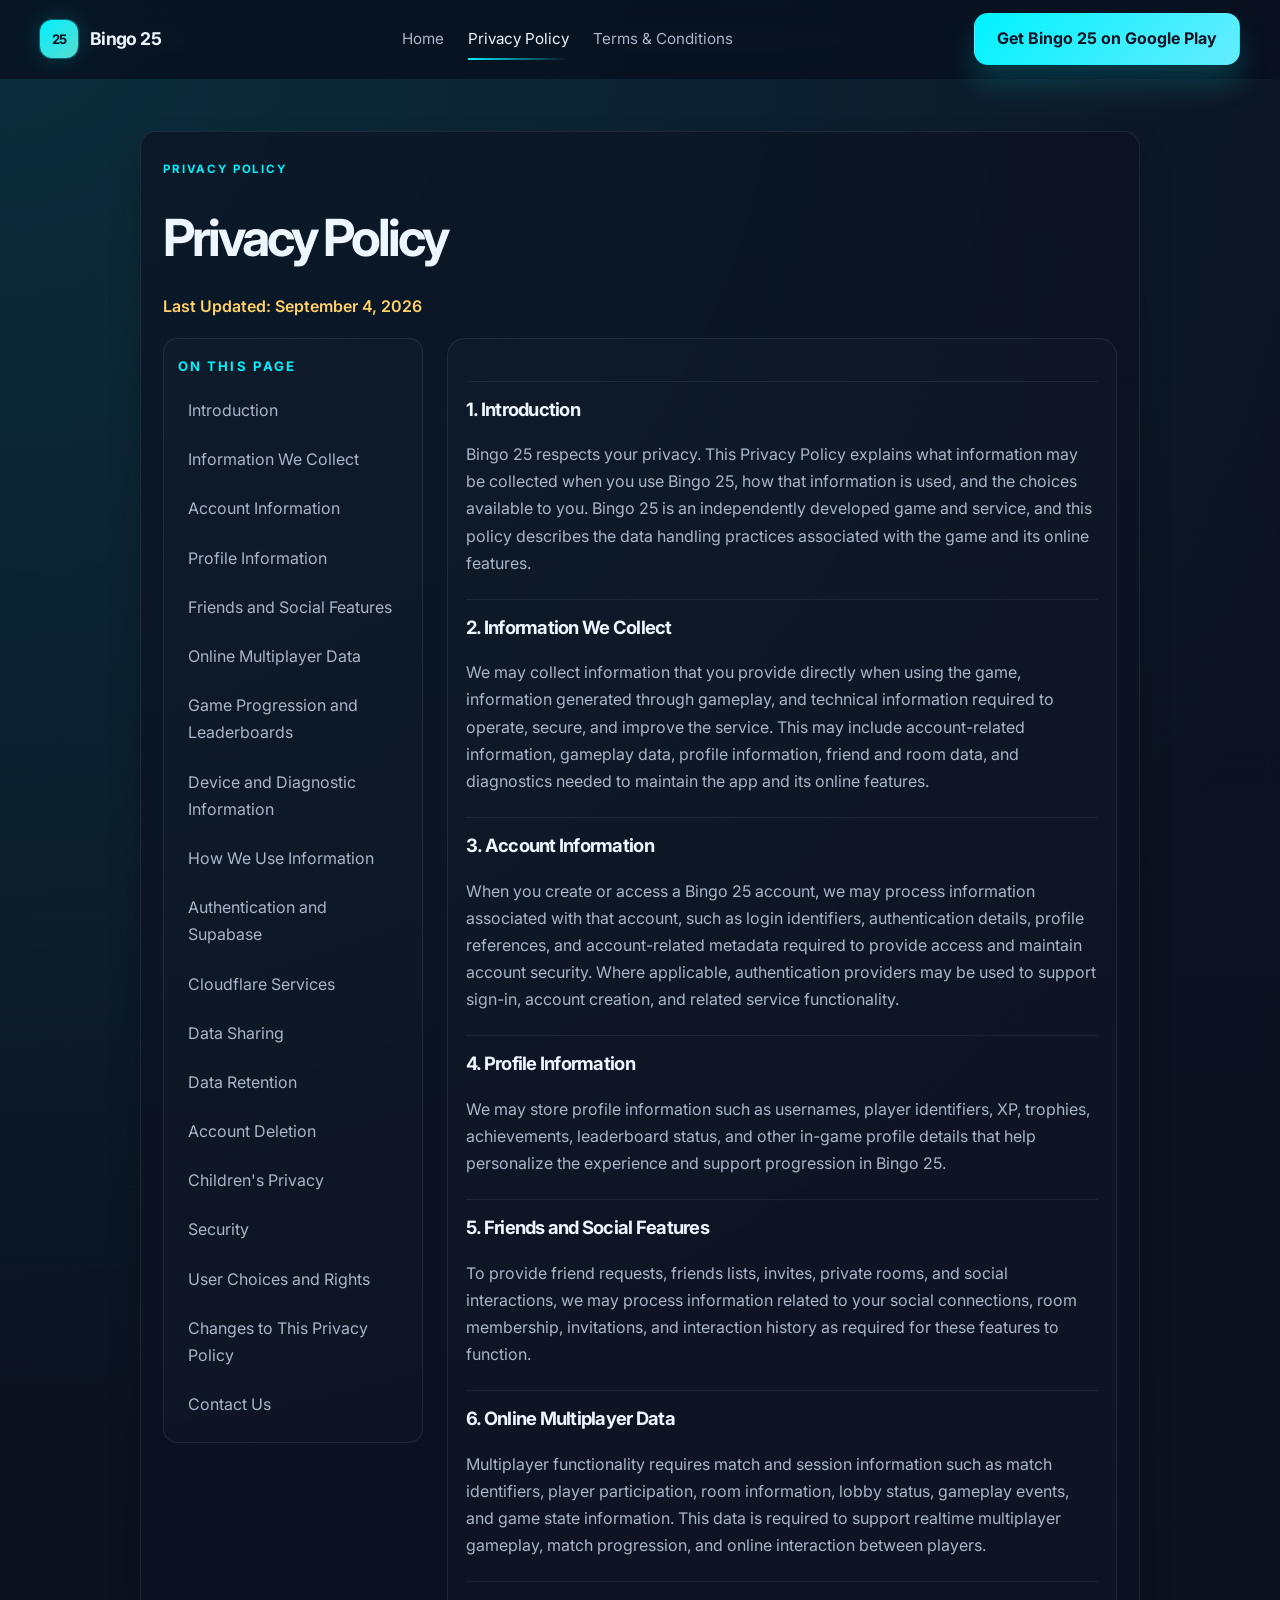
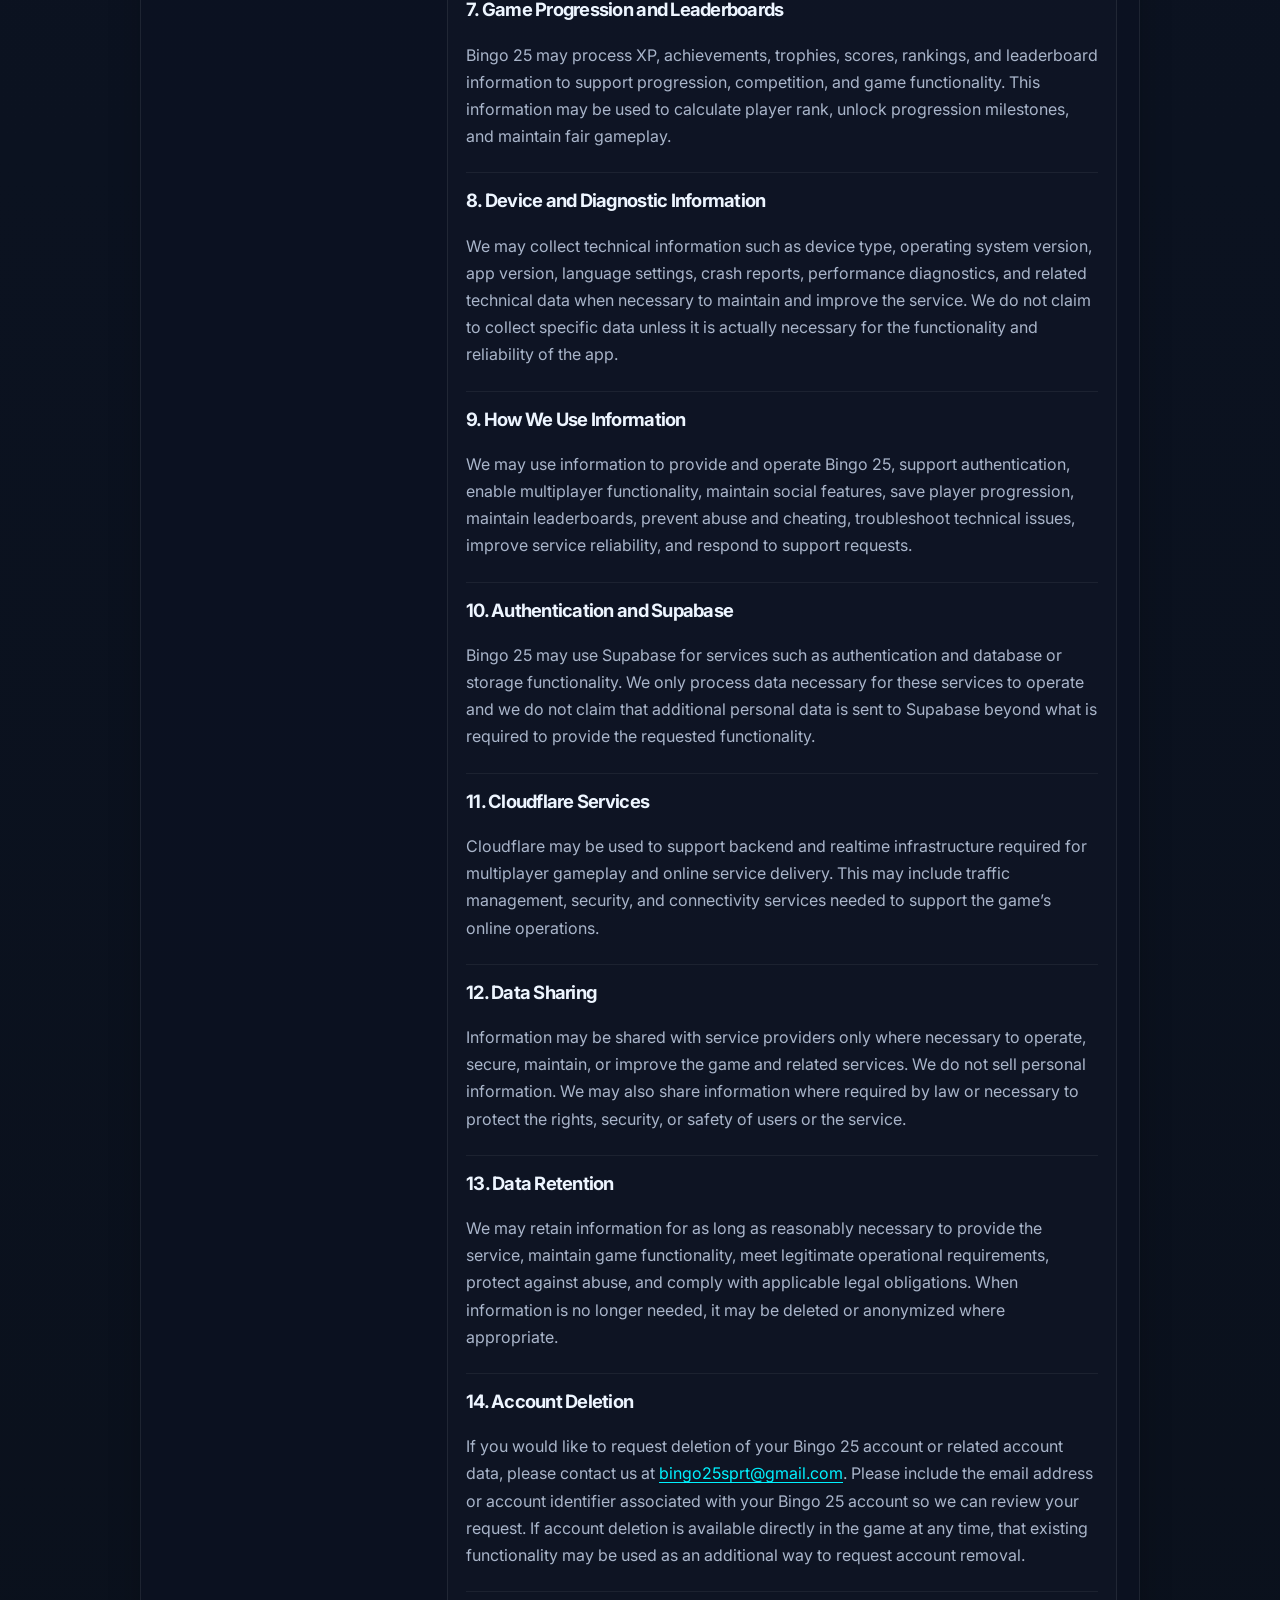
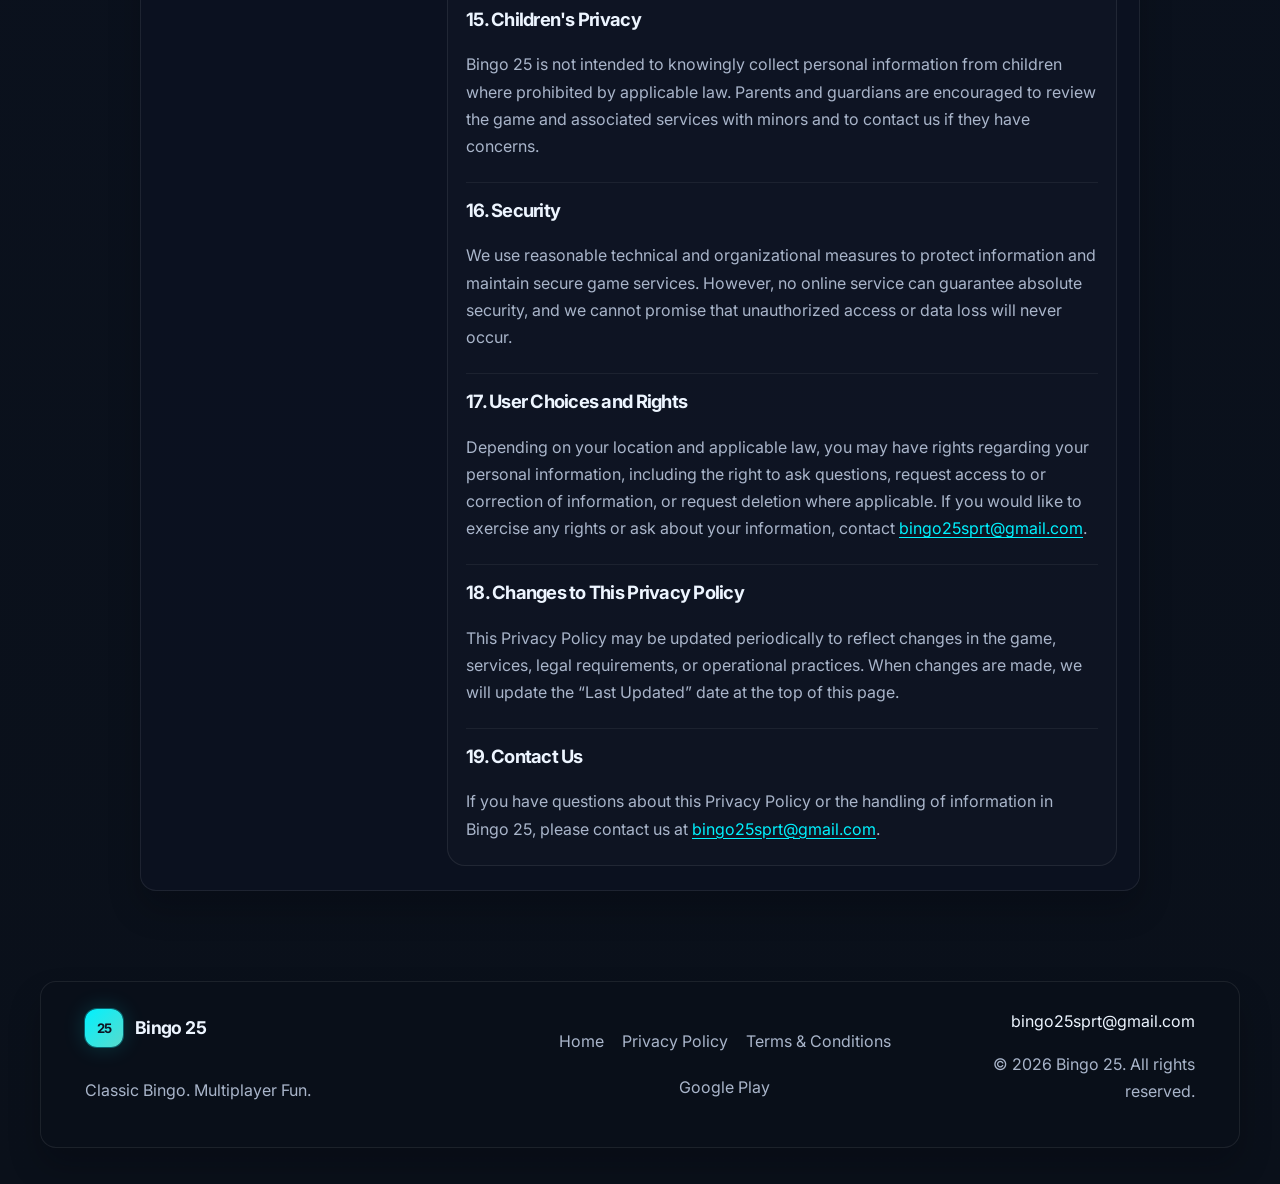
==== privacy.html @ f0f0859a "Add privacy policy and terms of service pages; update styles and verification script - Created `priv" ====
<!DOCTYPE html>
<html lang="en">
  <head>
    <meta charset="UTF-8" />
    <meta name="viewport" content="width=device-width, initial-scale=1.0" />
    <meta
      name="description"
      content="Privacy Policy for Bingo 25, a casual multiplayer bingo game."
    />
    <meta property="og:title" content="Bingo 25 – Privacy Policy" />
    <meta
      property="og:description"
      content="Privacy Policy for Bingo 25, a casual multiplayer bingo game."
    />
    <meta property="og:type" content="website" />
    <meta property="og:url" content="https://albinrejiar7.github.io/bingo_25_website/privacy.html" />
    <meta name="theme-color" content="#0D1322" />
    <link rel="canonical" href="https://albinrejiar7.github.io/bingo_25_website/privacy.html" />
    <title>Bingo 25 – Privacy Policy</title>
    <link rel="preconnect" href="https://fonts.googleapis.com" />
    <link rel="preconnect" href="https://fonts.gstatic.com" crossorigin />
    <link
      href="https://fonts.googleapis.com/css2?family=Inter:wght@400;500;600;700;800;900&display=swap"
      rel="stylesheet"
    />
    <link rel="stylesheet" href="styles.css" />
  </head>
  <body>
    <header class="site-header" id="top">
      <nav class="nav container" aria-label="Main navigation">
        <a href="index.html" class="brand" aria-label="Bingo 25 home">
          <span class="brand-mark">25</span>
          <span class="brand-text">Bingo 25</span>
        </a>

        <button
          class="nav-toggle"
          type="button"
          aria-expanded="false"
          aria-controls="nav-menu"
          aria-label="Toggle navigation menu"
        >
          <span></span>
          <span></span>
          <span></span>
        </button>

        <div class="nav-menu" id="nav-menu">
          <a href="index.html">Home</a>
          <a href="privacy.html" class="current-page">Privacy Policy</a>
          <a href="terms.html">Terms &amp; Conditions</a>
        </div>

        <a
          class="nav-cta button-primary"
          href="[PLAY_STORE_LINK]"
          target="_blank"
          rel="noreferrer noopener"
          aria-label="Get Bingo 25 on Google Play"
        >
          Get Bingo 25 on Google Play
        </a>
      </nav>
    </header>

    <main class="legal-page-shell">
      <div class="legal-page-card">
        <header class="legal-page-header">
          <p class="eyebrow">Privacy Policy</p>
          <h1>Privacy Policy</h1>
          <p class="legal-page-meta">Last Updated: September 4, 2026</p>
        </header>

        <div class="legal-page-layout">
          <aside class="legal-page-toc" aria-label="Privacy Policy contents">
            <h2>On this page</h2>
            <nav>
              <a href="#intro">Introduction</a>
              <a href="#collect">Information We Collect</a>
              <a href="#accounts">Account Information</a>
              <a href="#profile">Profile Information</a>
              <a href="#social">Friends and Social Features</a>
              <a href="#multiplayer">Online Multiplayer Data</a>
              <a href="#progression">Game Progression and Leaderboards</a>
              <a href="#device">Device and Diagnostic Information</a>
              <a href="#use">How We Use Information</a>
              <a href="#supabase">Authentication and Supabase</a>
              <a href="#cloudflare">Cloudflare Services</a>
              <a href="#sharing">Data Sharing</a>
              <a href="#retention">Data Retention</a>
              <a href="#deletion">Account Deletion</a>
              <a href="#children">Children&apos;s Privacy</a>
              <a href="#security">Security</a>
              <a href="#rights">User Choices and Rights</a>
              <a href="#changes">Changes to This Privacy Policy</a>
              <a href="#contact">Contact Us</a>
            </nav>
          </aside>

          <article class="legal-page-body">
            <section id="intro">
              <h2>1. Introduction</h2>
              <p>
                Bingo 25 respects your privacy. This Privacy Policy explains what information may be collected when you use Bingo 25,
                how that information is used, and the choices available to you. Bingo 25 is an independently developed game and service,
                and this policy describes the data handling practices associated with the game and its online features.
              </p>
            </section>

            <section id="collect">
              <h2>2. Information We Collect</h2>
              <p>
                We may collect information that you provide directly when using the game, information generated through gameplay, and technical
                information required to operate, secure, and improve the service. This may include account-related information, gameplay data,
                profile information, friend and room data, and diagnostics needed to maintain the app and its online features.
              </p>
            </section>

            <section id="accounts">
              <h2>3. Account Information</h2>
              <p>
                When you create or access a Bingo 25 account, we may process information associated with that account, such as login identifiers,
                authentication details, profile references, and account-related metadata required to provide access and maintain account security.
                Where applicable, authentication providers may be used to support sign-in, account creation, and related service functionality.
              </p>
            </section>

            <section id="profile">
              <h2>4. Profile Information</h2>
              <p>
                We may store profile information such as usernames, player identifiers, XP, trophies, achievements, leaderboard status, and other
                in-game profile details that help personalize the experience and support progression in Bingo 25.
              </p>
            </section>

            <section id="social">
              <h2>5. Friends and Social Features</h2>
              <p>
                To provide friend requests, friends lists, invites, private rooms, and social interactions, we may process information related to your
                social connections, room membership, invitations, and interaction history as required for these features to function.
              </p>
            </section>

            <section id="multiplayer">
              <h2>6. Online Multiplayer Data</h2>
              <p>
                Multiplayer functionality requires match and session information such as match identifiers, player participation, room information,
                lobby status, gameplay events, and game state information. This data is required to support realtime multiplayer gameplay, match
                progression, and online interaction between players.
              </p>
            </section>

            <section id="progression">
              <h2>7. Game Progression and Leaderboards</h2>
              <p>
                Bingo 25 may process XP, achievements, trophies, scores, rankings, and leaderboard information to support progression, competition,
                and game functionality. This information may be used to calculate player rank, unlock progression milestones, and maintain fair gameplay.
              </p>
            </section>

            <section id="device">
              <h2>8. Device and Diagnostic Information</h2>
              <p>
                We may collect technical information such as device type, operating system version, app version, language settings, crash reports,
                performance diagnostics, and related technical data when necessary to maintain and improve the service. We do not claim to collect
                specific data unless it is actually necessary for the functionality and reliability of the app.
              </p>
            </section>

            <section id="use">
              <h2>9. How We Use Information</h2>
              <p>
                We may use information to provide and operate Bingo 25, support authentication, enable multiplayer functionality, maintain social
                features, save player progression, maintain leaderboards, prevent abuse and cheating, troubleshoot technical issues, improve service
                reliability, and respond to support requests.
              </p>
            </section>

            <section id="supabase">
              <h2>10. Authentication and Supabase</h2>
              <p>
                Bingo 25 may use Supabase for services such as authentication and database or storage functionality. We only process data necessary for
                these services to operate and we do not claim that additional personal data is sent to Supabase beyond what is required to provide the
                requested functionality.
              </p>
            </section>

            <section id="cloudflare">
              <h2>11. Cloudflare Services</h2>
              <p>
                Cloudflare may be used to support backend and realtime infrastructure required for multiplayer gameplay and online service delivery.
                This may include traffic management, security, and connectivity services needed to support the game’s online operations.
              </p>
            </section>

            <section id="sharing">
              <h2>12. Data Sharing</h2>
              <p>
                Information may be shared with service providers only where necessary to operate, secure, maintain, or improve the game and related
                services. We do not sell personal information. We may also share information where required by law or necessary to protect the rights,
                security, or safety of users or the service.
              </p>
            </section>

            <section id="retention">
              <h2>13. Data Retention</h2>
              <p>
                We may retain information for as long as reasonably necessary to provide the service, maintain game functionality, meet legitimate
                operational requirements, protect against abuse, and comply with applicable legal obligations. When information is no longer needed,
                it may be deleted or anonymized where appropriate.
              </p>
            </section>

            <section id="deletion">
              <h2>14. Account Deletion</h2>
              <p>
                If you would like to request deletion of your Bingo 25 account or related account data, please contact us at
                <a href="mailto:bingo25sprt@gmail.com">bingo25sprt@gmail.com</a>. Please include the email address or account identifier associated
                with your Bingo 25 account so we can review your request. If account deletion is available directly in the game at any time, that
                existing functionality may be used as an additional way to request account removal.
              </p>
            </section>

            <section id="children">
              <h2>15. Children&apos;s Privacy</h2>
              <p>
                Bingo 25 is not intended to knowingly collect personal information from children where prohibited by applicable law. Parents and
                guardians are encouraged to review the game and associated services with minors and to contact us if they have concerns.
              </p>
            </section>

            <section id="security">
              <h2>16. Security</h2>
              <p>
                We use reasonable technical and organizational measures to protect information and maintain secure game services. However, no online
                service can guarantee absolute security, and we cannot promise that unauthorized access or data loss will never occur.
              </p>
            </section>

            <section id="rights">
              <h2>17. User Choices and Rights</h2>
              <p>
                Depending on your location and applicable law, you may have rights regarding your personal information, including the right to ask
                questions, request access to or correction of information, or request deletion where applicable. If you would like to exercise any
                rights or ask about your information, contact <a href="mailto:bingo25sprt@gmail.com">bingo25sprt@gmail.com</a>.
              </p>
            </section>

            <section id="changes">
              <h2>18. Changes to This Privacy Policy</h2>
              <p>
                This Privacy Policy may be updated periodically to reflect changes in the game, services, legal requirements, or operational practices.
                When changes are made, we will update the “Last Updated” date at the top of this page.
              </p>
            </section>

            <section id="contact">
              <h2>19. Contact Us</h2>
              <p>
                If you have questions about this Privacy Policy or the handling of information in Bingo 25, please contact us at
                <a href="mailto:bingo25sprt@gmail.com">bingo25sprt@gmail.com</a>.
              </p>
            </section>
          </article>
        </div>
      </div>
    </main>

    <footer class="site-footer">
      <div class="container footer-grid">
        <div>
          <a href="index.html" class="brand footer-brand">
            <span class="brand-mark">25</span>
            <span class="brand-text">Bingo 25</span>
          </a>
          <p>Classic Bingo. Multiplayer Fun.</p>
        </div>

        <nav class="footer-nav" aria-label="Footer navigation">
          <a href="index.html">Home</a>
          <a href="privacy.html">Privacy Policy</a>
          <a href="terms.html">Terms &amp; Conditions</a>
          <a href="[PLAY_STORE_LINK]" target="_blank" rel="noreferrer noopener">Google Play</a>
        </nav>

        <div class="footer-contact">
          <a href="mailto:bingo25sprt@gmail.com">bingo25sprt@gmail.com</a>
          <p>© 2026 Bingo 25. All rights reserved.</p>
        </div>
      </div>
    </footer>

    <script src="script.js"></script>
  </body>
</html>
---- styles.css ----
:root {
  --bg-900: #0d1322;
  --bg-800: #0b1220;
  --bg-700: #111b2d;
  --panel: rgba(17, 27, 45, 0.8);
  --panel-strong: rgba(12, 18, 30, 0.95);
  --panel-soft: rgba(255, 255, 255, 0.02);
  --cyan: #00f2ff;
  --cyan-soft: rgba(0, 242, 255, 0.12);
  --teal: #62f0df;
  --gold: #ffd166;
  --gold-strong: #f8b84e;
  --white: #edf5ff;
  --muted: #a9b5ca;
  --line: rgba(255, 255, 255, 0.08);
  --shadow: 0 20px 50px rgba(0, 0, 0, 0.28);
  --radius: 16px;
  --content-max: 1200px;
  --legal-max: 1000px;
}

* {
  box-sizing: border-box;
}

html {
  scroll-behavior: smooth;
}

body {
  margin: 0;
  font-family: "Inter", sans-serif;
  background:
    radial-gradient(circle at top left, rgba(0, 242, 255, 0.12), transparent 32%),
    linear-gradient(180deg, var(--bg-900) 0%, var(--bg-800) 40%, #0a101a 100%);
  color: var(--white);
  line-height: 1.7;
}

img {
  max-width: 100%;
  display: block;
}

a {
  color: inherit;
  text-decoration: none;
}

button,
input,
textarea,
select {
  font: inherit;
}

button {
  cursor: pointer;
}

.container {
  width: min(var(--content-max), calc(100% - 32px));
  margin: 0 auto;
}

.section-shell {
  padding: 110px 0;
}

.site-header {
  position: sticky;
  top: 0;
  z-index: 30;
  backdrop-filter: blur(16px);
  background: rgba(8, 14, 29, 0.74);
  border-bottom: 1px solid transparent;
  transition: border-color 200ms ease, background 200ms ease, box-shadow 200ms ease;
}

.site-header.scrolled {
  border-color: var(--line);
  box-shadow: 0 10px 30px rgba(0, 0, 0, 0.15);
}

.nav {
  display: flex;
  align-items: center;
  justify-content: space-between;
  min-height: 78px;
  gap: 20px;
}

.brand {
  display: inline-flex;
  align-items: center;
  gap: 12px;
  font-weight: 700;
  letter-spacing: -0.04em;
}

.brand-mark {
  display: inline-flex;
  align-items: center;
  justify-content: center;
  width: 38px;
  height: 38px;
  border-radius: 12px;
  background: linear-gradient(135deg, var(--cyan), rgba(98, 240, 223, 0.9));
  color: var(--bg-900);
  font-size: 0.82rem;
  box-shadow: 0 0 0 1px rgba(0, 242, 255, 0.32), 0 0 22px rgba(0, 242, 255, 0.18);
}

.brand-text {
  font-size: 1.1rem;
}

.nav-menu {
  display: flex;
  align-items: center;
  gap: 24px;
  color: var(--muted);
  font-size: 0.95rem;
}

.nav-menu a {
  position: relative;
  transition: color 180ms ease;
}

.nav-menu a.current-page {
  color: var(--white);
}

.nav-menu a::after {
  content: "";
  position: absolute;
  left: 0;
  bottom: -8px;
  width: 100%;
  height: 2px;
  background: linear-gradient(90deg, var(--cyan), transparent);
  transform: scaleX(0);
  transform-origin: left;
  transition: transform 180ms ease;
}

.nav-menu a:hover,
.nav-menu a:focus-visible {
  color: var(--white);
}

.nav-menu a:hover::after,
.nav-menu a:focus-visible::after,
.nav-menu a.current-page::after {
  transform: scaleX(1);
}

.button-primary,
.button-secondary {
  display: inline-flex;
  align-items: center;
  justify-content: center;
  min-height: 52px;
  padding: 0 22px;
  border-radius: 14px;
  border: 1px solid transparent;
  font-weight: 700;
  transition: transform 180ms ease, box-shadow 180ms ease, border-color 180ms ease, background 180ms ease;
}

.button-primary {
  background: linear-gradient(135deg, var(--cyan), #66ecff);
  color: var(--bg-900);
  box-shadow: 0 18px 30px rgba(0, 242, 255, 0.18);
}

.button-primary:hover,
.button-primary:focus-visible {
  transform: translateY(-1px);
  box-shadow: 0 22px 38px rgba(0, 242, 255, 0.22);
}

.button-secondary {
  border-color: rgba(255, 255, 255, 0.12);
  background: rgba(255, 255, 255, 0.02);
  color: var(--white);
}

.button-secondary:hover,
.button-secondary:focus-visible {
  transform: translateY(-1px);
  border-color: rgba(0, 242, 255, 0.32);
}

.nav-toggle {
  display: none;
  width: 44px;
  height: 44px;
  background: transparent;
  border: 1px solid var(--line);
  border-radius: 12px;
  align-items: center;
  justify-content: center;
  flex-direction: column;
  gap: 5px;
}

.nav-toggle span {
  display: block;
  width: 18px;
  height: 2px;
  background: var(--white);
  border-radius: 999px;
}

.hero {
  padding: 80px 0 60px;
}

.hero-grid {
  display: grid;
  grid-template-columns: 1.05fr 0.95fr;
  align-items: center;
  gap: 60px;
}

.eyebrow {
  margin: 0 0 14px;
  color: var(--cyan);
  text-transform: uppercase;
  letter-spacing: 0.16em;
  font-size: 0.72rem;
  font-weight: 700;
}

.hero-copy h1,
.section-heading h3,
.about-copy h3,
.download h3,
.legal-header h3 {
  margin: 0;
  letter-spacing: -0.06em;
  line-height: 1.02;
}

.hero-copy h1 {
  font-size: clamp(3.3rem, 5vw, 5.5rem);
}

.hero-copy h2 {
  margin: 12px 0 19px;
  font-size: clamp(2rem, 3vw, 3.1rem);
  letter-spacing: -0.05em;
  color: var(--white);
}

.lead {
  max-width: 620px;
  margin: 0;
  color: var(--muted);
  font-size: 1.1rem;
}

.tagline {
  margin-top: 18px;
  color: var(--gold);
  font-weight: 600;
}

.hero-actions {
  display: flex;
  flex-wrap: wrap;
  gap: 16px;
  margin-top: 28px;
}

.hero-meta {
  display: flex;
  flex-wrap: wrap;
  gap: 12px;
  padding: 0;
  margin: 28px 0 0;
  list-style: none;
}

.hero-meta li {
  padding: 10px 14px;
  border-radius: 999px;
  border: 1px solid rgba(0, 242, 255, 0.18);
  background: rgba(0, 242, 255, 0.05);
  color: var(--muted);
  font-size: 0.9rem;
}

.hero-visual {
  position: relative;
}

.visual-scene {
  position: relative;
  width: min(100%, 560px);
  margin-left: auto;
  aspect-ratio: 1 / 1.02;
  border-radius: 32px;
  background: linear-gradient(180deg, rgba(15, 22, 36, 0.9), rgba(10, 17, 28, 0.95));
  border: 1px solid rgba(255, 255, 255, 0.06);
  box-shadow: var(--shadow);
  overflow: hidden;
}

.board-glow {
  position: absolute;
  inset: 14% 12% 18% 12%;
  border-radius: 28px;
  background: radial-gradient(circle, rgba(0, 242, 255, 0.22), rgba(0, 242, 255, 0.06) 30%, transparent 72%);
  filter: blur(18px);
}

.bingo-board {
  position: absolute;
  inset: 18% 13% auto 13%;
  display: grid;
  gap: 10px;
  background: rgba(9, 15, 23, 0.9);
  border: 1px solid rgba(255, 255, 255, 0.06);
  border-radius: 20px;
  padding: 18px 16px;
  box-shadow: 0 20px 34px rgba(0, 0, 0, 0.24);
}

.board-row {
  display: grid;
  grid-template-columns: repeat(5, minmax(0, 1fr));
  gap: 10px;
}

.tile {
  display: grid;
  place-items: center;
  min-height: 54px;
  border-radius: 12px;
  background: rgba(255, 255, 255, 0.03);
  border: 1px solid rgba(255, 255, 255, 0.06);
  color: var(--white);
  font-weight: 800;
  font-size: clamp(0.8rem, 1.8vw, 1rem);
}

.tile.selected {
  background: linear-gradient(135deg, rgba(0, 242, 255, 0.18), rgba(0, 242, 255, 0.1));
  border-color: rgba(0, 242, 255, 0.55);
  color: var(--cyan);
  box-shadow: inset 0 0 18px rgba(0, 242, 255, 0.08), 0 0 16px rgba(0, 242, 255, 0.12);
}

.floating-ball,
.achievement {
  position: absolute;
  display: grid;
  place-items: center;
  border-radius: 50%;
  border: 1px solid rgba(255, 255, 255, 0.08);
  font-weight: 800;
  box-shadow: 0 12px 22px rgba(0, 0, 0, 0.18);
  animation: float 6s ease-in-out infinite;
}

.floating-ball {
  width: 58px;
  height: 58px;
  background: linear-gradient(135deg, rgba(255, 209, 102, 0.22), rgba(255, 255, 255, 0.05));
  color: var(--gold);
}

.ball-one {
  top: 7%;
  left: 7%;
}

.ball-two {
  top: 15%;
  right: 9%;
  animation-delay: 1.1s;
}

.ball-three {
  bottom: 9%;
  left: 12%;
  animation-delay: 2.2s;
}

.achievement {
  width: 72px;
  height: 72px;
  background: rgba(17, 27, 45, 0.8);
  font-size: 2rem;
}

.accent-gold {
  right: 12%;
  bottom: 13%;
  color: var(--gold);
}

.accent-cyan {
  top: 58%;
  right: 3%;
  color: var(--cyan);
}

.feature-grid,
.steps-grid {
  display: grid;
  grid-template-columns: repeat(3, minmax(0, 1fr));
  gap: 24px;
}

.section-heading {
  margin-bottom: 42px;
  text-align: center;
}

.section-heading h3,
.about-copy h3,
.download h3,
.legal-header h3 {
  font-size: clamp(2.2rem, 4vw, 3.1rem);
}

.feature-card,
.step-card,
.legal-hub,
.site-footer,
.legal-copy,
.phone-shell,
.center-box,
.legal-page-card,
.legal-link-card {
  border: 1px solid var(--line);
  border-radius: var(--radius);
  background: rgba(13, 19, 34, 0.68);
  box-shadow: 0 18px 32px rgba(2, 5, 11, 0.22);
}

.feature-card,
.step-card {
  padding: 28px 22px;
}

.legal-links {
  display: grid;
  grid-template-columns: repeat(2, minmax(0, 1fr));
  gap: 22px;
}

.legal-link-card {
  padding: 28px 24px;
}

.legal-link-card h4 {
  margin: 0 0 10px;
  font-size: 1.8rem;
  letter-spacing: -0.05em;
}

.legal-link-card p {
  color: var(--muted);
}

.legal-link-card .button-secondary {
  margin-top: 10px;
}

.legal-page-shell {
  padding: 52px 0 90px;
}

.legal-page-card {
  width: min(var(--legal-max), calc(100% - 22px));
  margin: 0 auto;
  padding: 28px 22px 24px;
}

.legal-page-header {
  margin-bottom: 18px;
}

.legal-page-header h1 {
  margin: 0;
  font-size: clamp(2.3rem, 4vw, 3.2rem);
  letter-spacing: -0.06em;
}

.legal-page-meta {
  margin: 12px 0 0;
  font-weight: 600;
  color: var(--gold);
}

.legal-page-layout {
  display: grid;
  grid-template-columns: 260px minmax(0, 1fr);
  gap: 24px;
  align-items: start;
}

.legal-page-toc {
  position: sticky;
  top: 100px;
  padding: 16px 14px;
  border: 1px solid var(--line);
  border-radius: 14px;
  background: rgba(255, 255, 255, 0.015);
}

.legal-page-toc h2 {
  margin: 0 0 12px;
  font-size: 0.82rem;
  text-transform: uppercase;
  letter-spacing: 0.16em;
  color: var(--cyan);
}

.legal-page-toc nav {
  display: flex;
  flex-direction: column;
  gap: 6px;
}

.legal-page-toc a {
  color: var(--muted);
  padding: 8px 10px;
  border-radius: 10px;
}

.legal-page-toc a:hover,
.legal-page-toc a:focus-visible {
  color: var(--white);
  background: rgba(0, 242, 255, 0.04);
}

.legal-page-body {
  padding: 20px 18px 6px;
  border: 1px solid var(--line);
  border-radius: 18px;
  background: rgba(255, 255, 255, 0.015);
}

.legal-page-body section {
  padding-top: 12px;
  border-top: 1px solid rgba(255, 255, 255, 0.06);
  margin-top: 22px;
}

.legal-page-body h2,
.legal-page-body h3 {
  margin: 0 0 12px;
  letter-spacing: -0.04em;
}

.legal-page-body h2 {
  font-size: 1.15rem;
}

.legal-page-body h3 {
  font-size: 1.5rem;
}

.legal-page-body p,
.legal-page-body li {
  color: var(--muted);
}

.legal-page-body a {
  color: var(--cyan);
  text-decoration: underline;
  text-decoration-thickness: 1px;
  text-underline-offset: 3px;
}

.legal-page-body ul,
.legal-page-body ol {
  margin: 10px 0 0 20px;
  padding: 0;
}

.legal-page-body .notice {
  padding: 16px 18px;
  border-left: 3px solid var(--gold);
  border-radius: 12px;
  background: rgba(255, 209, 102, 0.06);
  color: var(--white);
}

@media (max-width: 980px) {
  .legal-links,
  .legal-page-layout {
    grid-template-columns: 1fr;
  }

  .legal-page-toc {
    position: static;
  }
}

.icon-wrap {
  display: grid;
  place-items: center;
  width: 54px;
  height: 54px;
  border-radius: 14px;
  margin-bottom: 18px;
  font-size: 1.5rem;
}

.icon-wrap.cyan {
  background: rgba(0, 242, 255, 0.08);
  box-shadow: inset 0 0 0 1px rgba(0, 242, 255, 0.1);
}

.icon-wrap.gold {
  background: rgba(255, 209, 102, 0.08);
  box-shadow: inset 0 0 0 1px rgba(255, 209, 102, 0.1);
}

.feature-card h4,
.step-card h4 {
  margin: 0 0 10px;
  font-size: 1.25rem;
}

.feature-card p,
.step-card p,
.about-copy p,
.site-footer p,
.draw-note,
.legal-copy p,
.legal-copy li {
  color: var(--muted);
}

.split-layout {
  display: grid;
  grid-template-columns: 1.05fr 0.95fr;
  align-items: center;
  gap: 42px;
}

.about-copy p {
  margin: 18px 0 0;
  font-size: 1.1rem;
}

.game-showcase {
  display: flex;
  justify-content: center;
}

.phone-shell {
  width: min(100%, 420px);
  padding: 18px 18px 12px;
  background: linear-gradient(180deg, rgba(18, 26, 42, 0.9), rgba(8, 12, 20, 0.96));
}

.phone-notch {
  width: 136px;
  height: 18px;
  border-radius: 999px;
  background: rgba(5, 9, 18, 0.9);
  border: 1px solid rgba(255, 255, 255, 0.05);
  margin: 0 auto 18px;
}

.phone-screen {
  background: rgba(9, 15, 23, 0.9);
  border-radius: 24px;
  border: 1px solid rgba(255, 255, 255, 0.06);
  padding: 18px 16px;
}

.mini-header,
.mini-row {
  display: flex;
  align-items: center;
  justify-content: space-between;
}

.mini-header {
  margin-bottom: 14px;
  color: var(--white);
  font-weight: 600;
}

.online-pill {
  display: inline-flex;
  align-items: center;
  gap: 6px;
  padding: 4px 10px;
  border-radius: 999px;
  background: rgba(0, 242, 255, 0.08);
  color: var(--cyan);
  font-size: 0.7rem;
}

.online-pill::before {
  content: "";
  display: block;
  width: 8px;
  height: 8px;
  border-radius: 50%;
  background: var(--cyan);
}

.mini-card {
  padding: 16px 14px;
  border-radius: 18px;
  border: 1px solid rgba(255, 255, 255, 0.06);
}

.card-primary {
  background: rgba(255, 255, 255, 0.02);
}

.mini-label {
  display: inline-block;
  margin-bottom: 12px;
  color: var(--muted);
  font-size: 0.8rem;
}

.mini-grid {
  display: grid;
  grid-template-columns: repeat(5, minmax(0, 1fr));
  gap: 8px;
}

.mini-cell {
  display: grid;
  place-items: center;
  min-height: 32px;
  font-size: 0.7rem;
  border-radius: 8px;
  background: rgba(255, 255, 255, 0.04);
  color: var(--muted);
}

.mini-cell.selected {
  background: rgba(0, 242, 255, 0.12);
  color: var(--cyan);
  border: 1px solid rgba(0, 242, 255, 0.24);
}

.card-secondary {
  margin-top: 14px;
  background: linear-gradient(135deg, rgba(255, 209, 102, 0.06), rgba(0, 242, 255, 0.03));
}

.mini-row {
  color: var(--muted);
}

.mini-row strong {
  color: var(--white);
}

.steps-grid {
  position: relative;
  gap: 22px;
}

.step-card {
  position: relative;
  overflow: hidden;
}

.step-card::before {
  content: "";
  position: absolute;
  inset: 0 auto auto 0;
  width: 100%;
  height: 3px;
  background: linear-gradient(90deg, var(--cyan), transparent);
}

.step-number {
  display: inline-flex;
  justify-content: center;
  align-items: center;
  margin-bottom: 14px;
  width: 54px;
  height: 54px;
  border-radius: 12px;
  background: rgba(0, 242, 255, 0.08);
  color: var(--cyan);
  font-weight: 800;
  letter-spacing: -0.04em;
}

.center-box {
  width: min(760px, 100%);
  margin: 0 auto;
  padding: 42px 30px;
  text-align: center;
}

.large-button {
  margin-top: 14px;
  padding-inline: 32px;
}

.legal {
  padding-top: 100px;
}

.legal-header {
  margin-bottom: 28px;
}

.legal-container {
  width: min(var(--legal-max), calc(100% - 30px));
}

.legal-hub {
  width: min(var(--legal-max), 100%);
  margin: 0 auto;
  padding: 18px 18px 20px;
  background: rgba(11, 17, 27, 0.92);
}

.legal-tabs {
  display: flex;
  gap: 12px;
  padding: 10px;
  border-radius: 14px;
  background: rgba(255, 255, 255, 0.02);
  border: 1px solid rgba(255, 255, 255, 0.06);
  margin-bottom: 18px;
}

.tab {
  flex: 1;
  border: 1px solid transparent;
  border-radius: 12px;
  background: transparent;
  color: var(--muted);
  min-height: 48px;
  font-weight: 600;
  transition: all 180ms ease;
}

.tab.is-active {
  background: rgba(0, 242, 255, 0.08);
  color: var(--white);
  border-color: rgba(0, 242, 255, 0.3);
  box-shadow: 0 0 0 1px rgba(0, 242, 255, 0.12), 0 0 18px rgba(0, 242, 255, 0.08);
}

.legal-panel {
  display: none;
  grid-template-columns: 280px minmax(0, 1fr);
  gap: 30px;
  align-items: start;
}

.legal-panel.is-active {
  display: grid;
}

.toc-wrap {
  position: sticky;
  top: 100px;
  padding: 16px 14px;
  background: rgba(255, 255, 255, 0.015);
  border: 1px solid rgba(255, 255, 255, 0.06);
  border-radius: 14px;
}

.toc-toggle {
  display: none;
  border: 1px solid var(--line);
  background: rgba(255, 255, 255, 0.01);
  color: var(--white);
  border-radius: 10px;
  width: 100%;
  min-height: 42px;
}

.toc {
  display: flex;
  flex-direction: column;
  gap: 8px;
  margin-top: 12px;
}

.toc a {
  color: var(--muted);
  transition: color 180ms ease, transform 180ms ease;
  padding: 8px 10px;
  border-radius: 10px;
}

.toc a:hover,
.toc a:focus-visible {
  color: var(--white);
  background: rgba(0, 242, 255, 0.04);
  transform: translateX(2px);
}

.legal-copy {
  padding: 26px 28px 18px;
  background: rgba(255, 255, 255, 0.015);
  border-radius: 18px;
}

.legal-copy h4 {
  margin: 0 0 8px;
  font-size: clamp(2rem, 4vw, 2.7rem);
  letter-spacing: -0.05em;
}

.last-updated {
  margin: 0 0 24px;
  color: var(--gold);
  font-weight: 600;
}

.legal-copy section {
  padding-top: 12px;
  border-top: 1px solid rgba(255, 255, 255, 0.06);
  margin-top: 24px;
}

.legal-copy h5 {
  margin: 0 0 10px;
  font-size: 1.05rem;
  color: var(--white);
}

.legal-copy p {
  margin: 0;
}

.legal-copy a {
  color: var(--cyan);
  text-decoration: underline;
  text-decoration-thickness: 1px;
  text-underline-offset: 3px;
}

.site-footer {
  margin: 0 auto 36px;
  width: min(var(--content-max), calc(100% - 32px));
  background: rgba(10, 16, 26, 0.92);
  padding: 26px 28px;
}

.footer-grid {
  display: grid;
  grid-template-columns: 1.3fr 1fr 0.8fr;
  gap: 28px;
  align-items: center;
}

.footer-brand {
  margin-bottom: 14px;
}

.footer-nav {
  display: flex;
  flex-wrap: wrap;
  gap: 18px;
  justify-content: center;
  color: var(--muted);
}

.footer-contact {
  text-align: right;
  color: var(--muted);
}

.footer-contact a {
  color: var(--white);
}

.reveal {
  opacity: 0;
  transform: translateY(18px);
  transition: opacity 500ms ease, transform 500ms ease;
}

.reveal.visible {
  opacity: 1;
  transform: translateY(0);
}

:focus-visible {
  outline: 2px solid var(--cyan);
  outline-offset: 3px;
}

@keyframes float {
  0%,
  100% {
    transform: translateY(0px);
  }
  50% {
    transform: translateY(-12px);
  }
}

@media (max-width: 980px) {
  .hero-grid,
  .split-layout,
  .legal-panel,
  .footer-grid {
    grid-template-columns: 1fr;
  }

  .feature-grid {
    grid-template-columns: repeat(2, minmax(0, 1fr));
  }

  .steps-grid {
    grid-template-columns: repeat(2, minmax(0, 1fr));
  }

  .nav-cta {
    display: none;
  }

  .footer-contact {
    text-align: left;
  }
}

@media (max-width: 760px) {
  .nav-toggle {
    display: inline-flex;
  }

  .nav-menu {
    position: absolute;
    left: 16px;
    right: 16px;
    top: calc(100% + 12px);
    display: none;
    flex-direction: column;
    align-items: flex-start;
    padding: 18px 16px;
    border-radius: 16px;
    border: 1px solid rgba(255, 255, 255, 0.06);
    background: rgba(11, 17, 27, 0.96);
    box-shadow: 0 16px 30px rgba(0, 0, 0, 0.2);
  }

  .nav-menu.is-open {
    display: flex;
  }

  .hero {
    padding-top: 60px;
  }

  .feature-grid,
  .steps-grid {
    grid-template-columns: 1fr;
  }

  .toc-wrap {
    position: static;
    padding: 12px;
  }

  .toc-toggle {
    display: block;
  }

  .toc {
    display: none;
    margin-top: 8px;
  }

  .toc.is-open {
    display: flex;
  }

  .legal-copy {
    padding: 20px 18px 12px;
  }

  .site-header {
    padding-top: 0;
  }

  .nav {
    min-height: 70px;
  }
}

@media (prefers-reduced-motion: reduce) {
  html {
    scroll-behavior: auto;
  }

  *,
  *::before,
  *::after {
    animation-duration: 0.01ms !important;
    animation-iteration-count: 1 !important;
    transition-duration: 0.01ms !important;
    scroll-behavior: auto !important;
  }
}
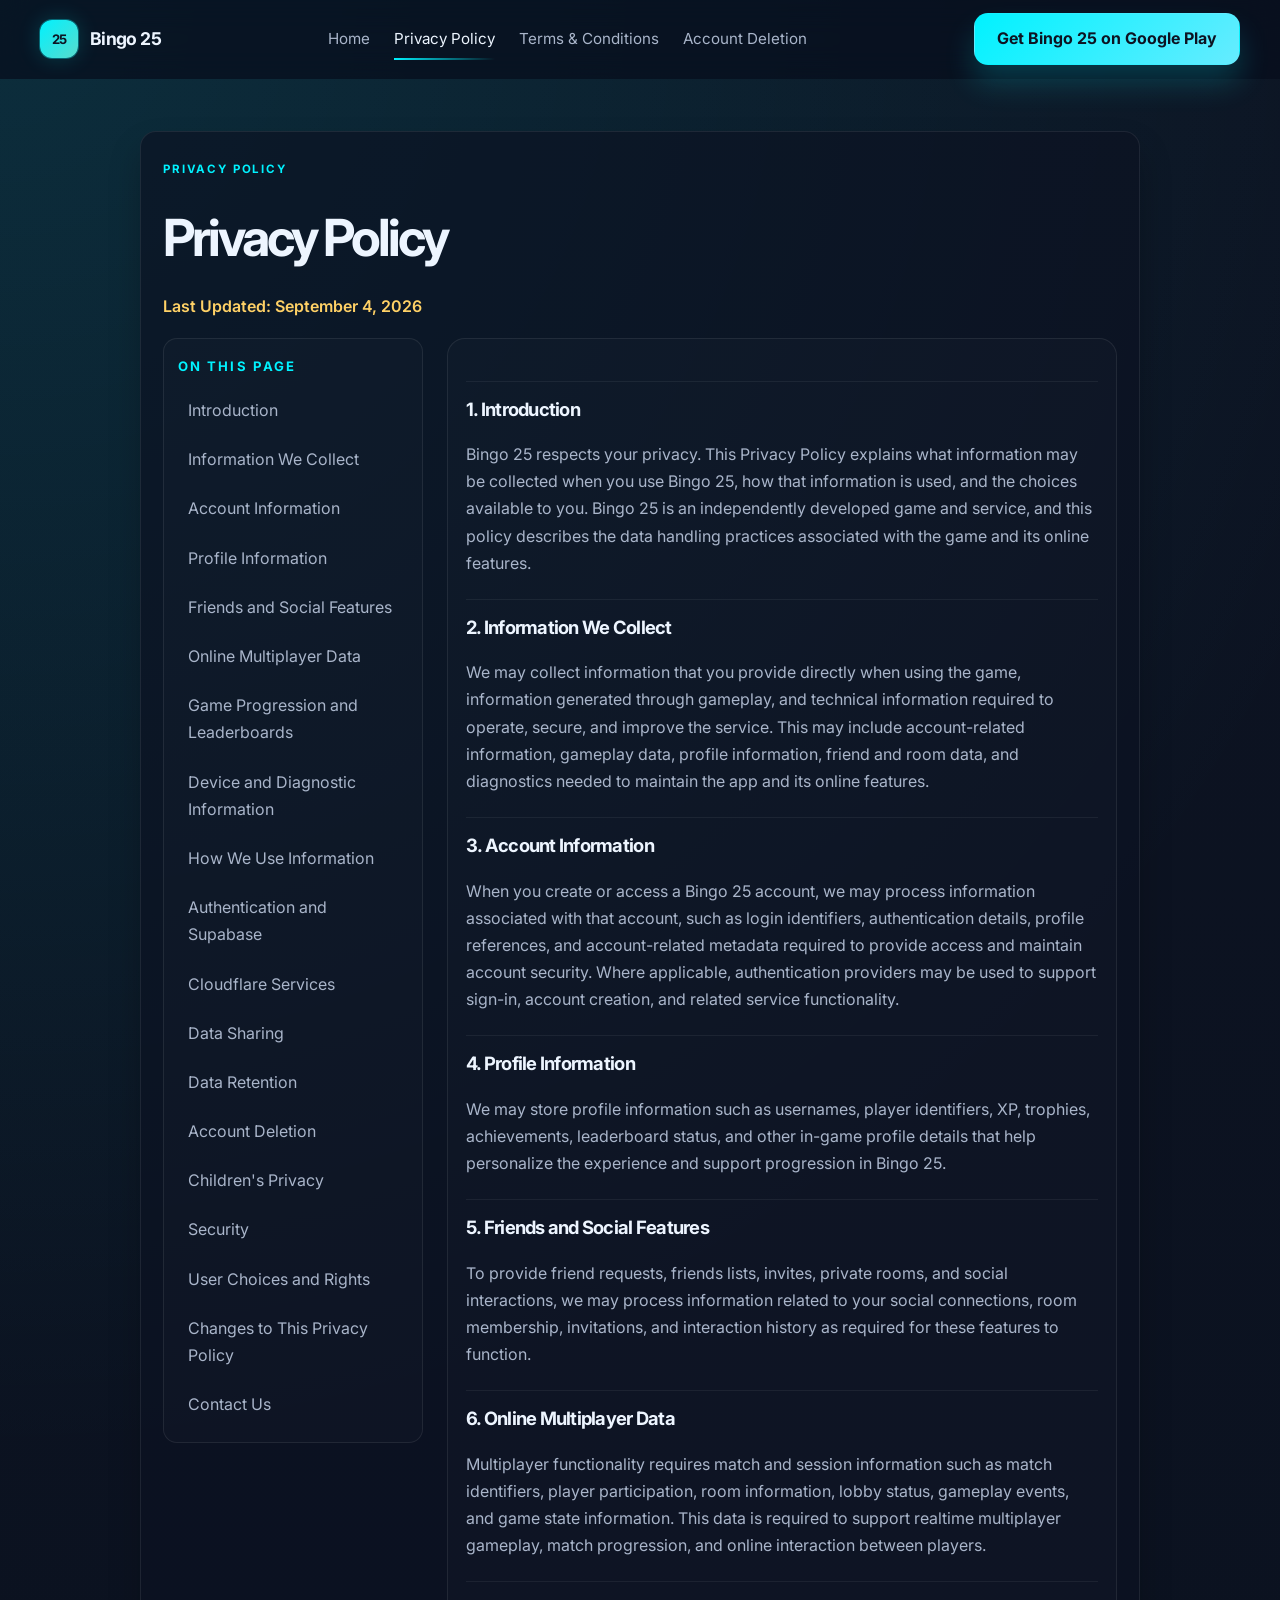
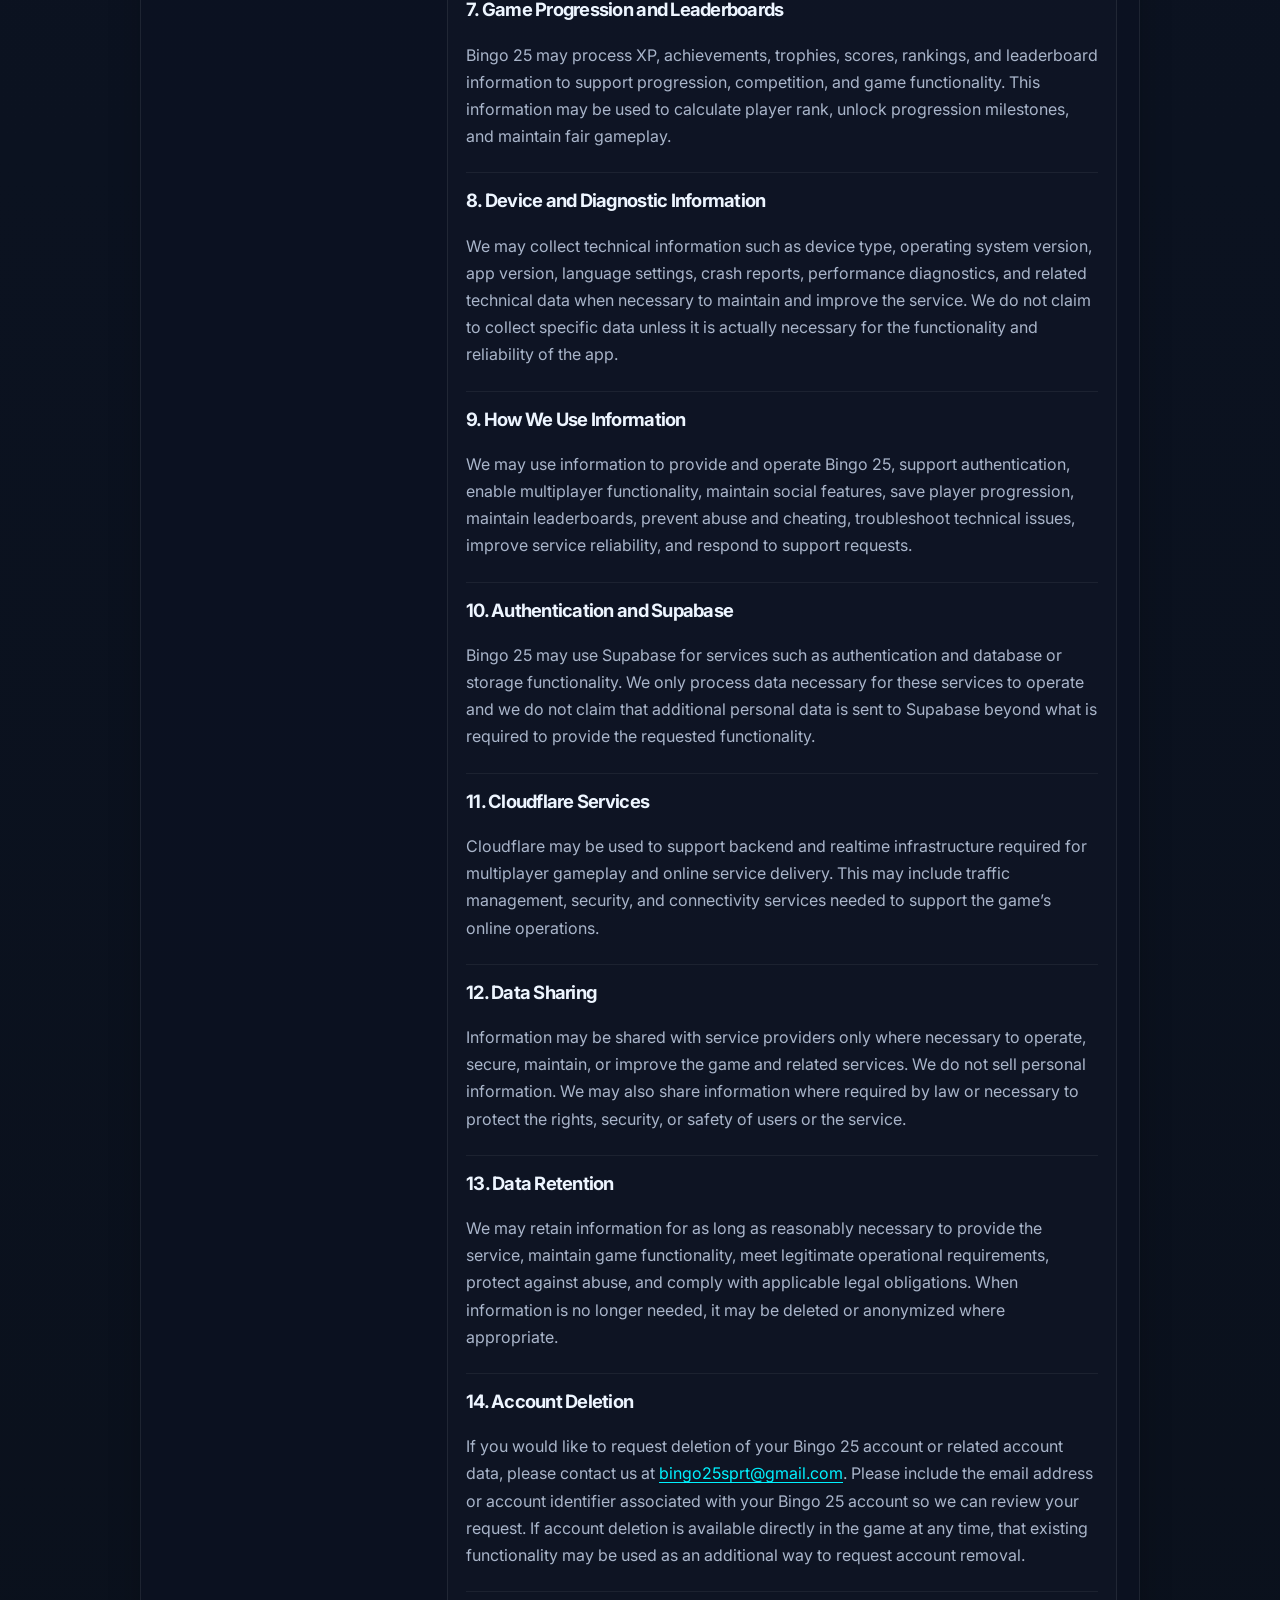
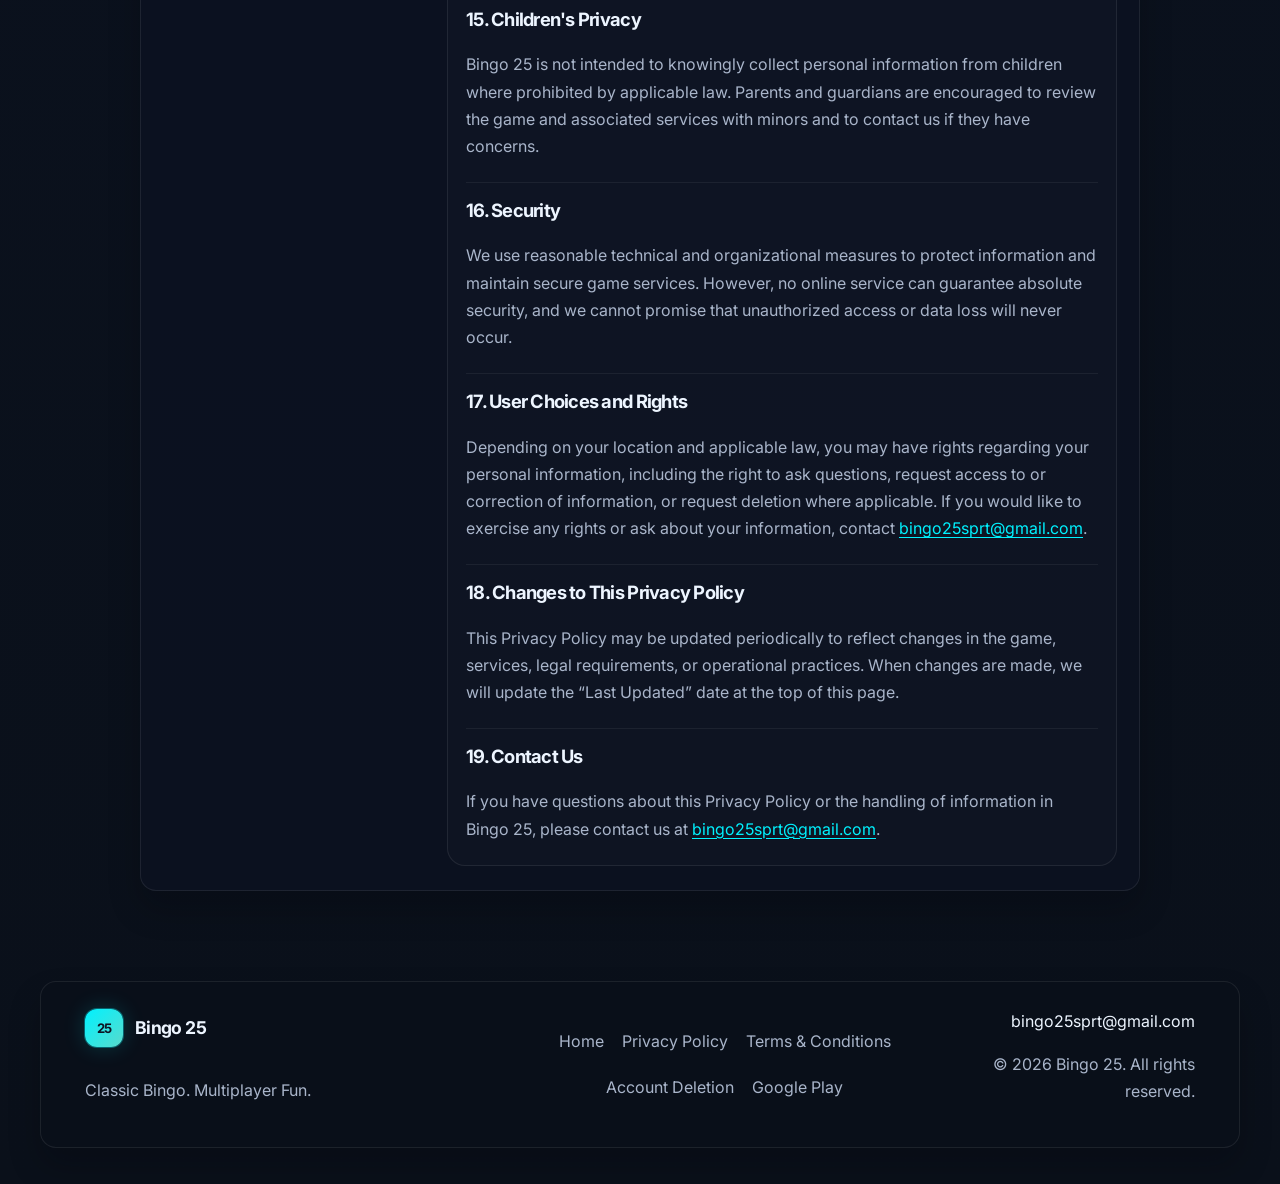
==== commit d804f6dc: "Add account deletion page and update navigation links" ====
--- a/privacy.html
+++ b/privacy.html
@@ -49,6 +49,7 @@
           <a href="index.html">Home</a>
           <a href="privacy.html" class="current-page">Privacy Policy</a>
           <a href="terms.html">Terms &amp; Conditions</a>
+          <a href="delete-account.html">Account Deletion</a>
         </div>
 
         <a
@@ -280,6 +281,7 @@
           <a href="index.html">Home</a>
           <a href="privacy.html">Privacy Policy</a>
           <a href="terms.html">Terms &amp; Conditions</a>
+          <a href="delete-account.html">Account Deletion</a>
           <a href="[PLAY_STORE_LINK]" target="_blank" rel="noreferrer noopener">Google Play</a>
         </nav>
 
